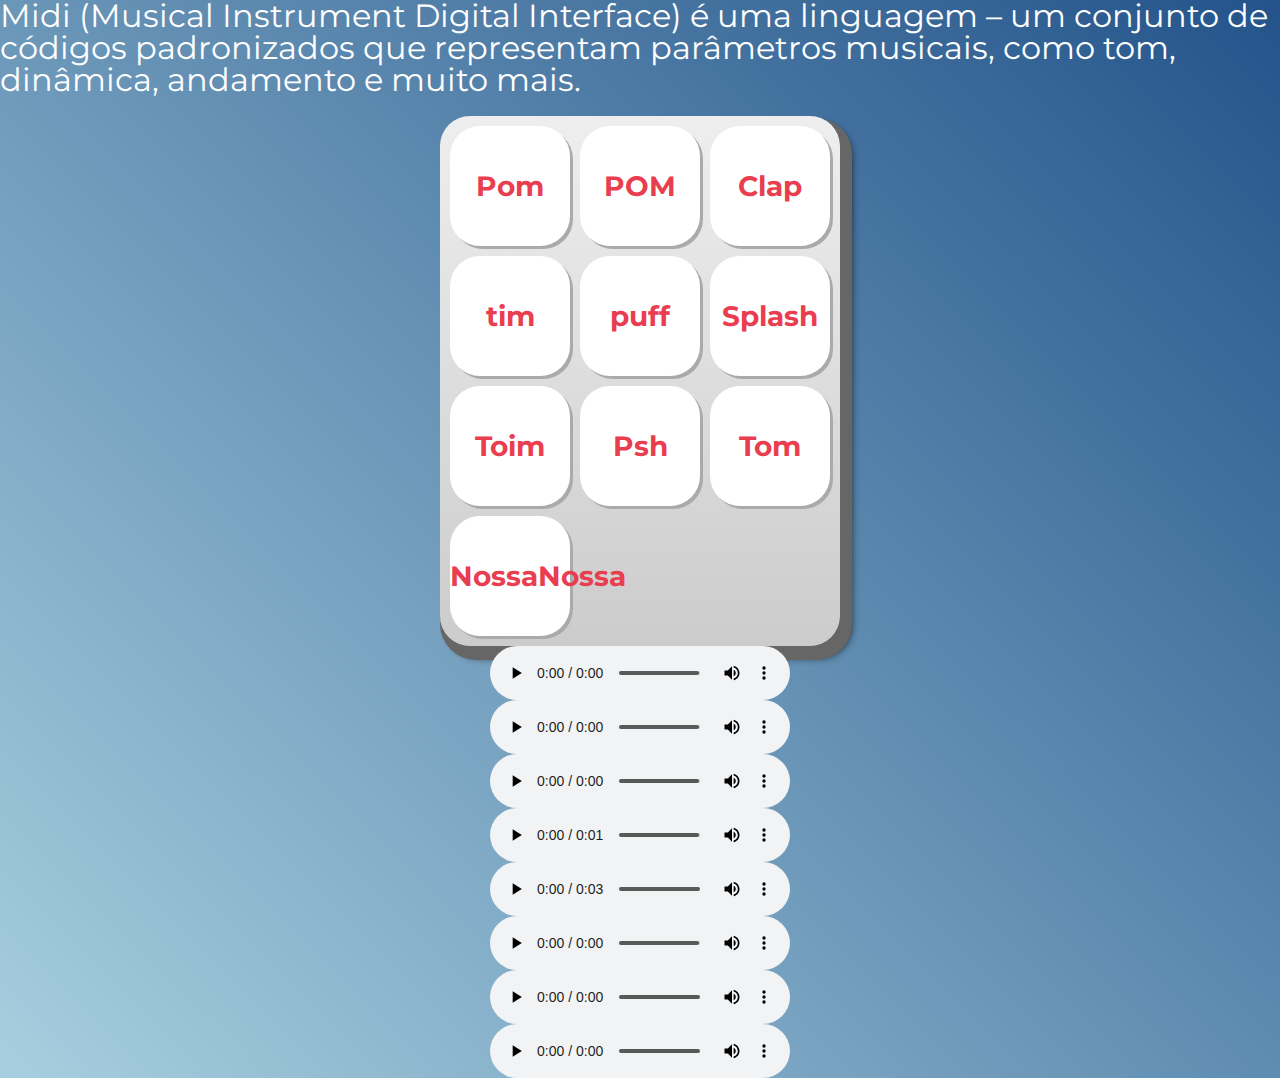
==== index.html @ 4f94d92d "fs" ====
<!DOCTYPE html>
<html lang="pt-BR">
<head>
    <meta charset="UTF-8">
    <meta http-equiv="X-UA-Compatible" content="IE=edge">
    <meta name="viewport" content="width=device-width, initial-scale=1.0">

    <title> MIDI</title>

    <link rel="preconnect" href="https://fonts.googleapis.com">
    <link rel="preconnect" href="https://fonts.gstatic.com" crossorigin>
    <link href="https://fonts.googleapis.com/css2?family=Montserrat:wght@500;600&display=swap" rel="stylesheet">

    <link rel="icon" type="image/png" href="images/bateria.png">
    <link rel="stylesheet" href="css/reset.css">
    <link rel="stylesheet" href="css/estilos.css">

</head>
<body>

    <h1>Midi (Musical Instrument Digital Interface) é uma linguagem – um conjunto de códigos padronizados que representam parâmetros musicais, como tom, dinâmica, andamento e muito mais.</h1>

    <section class="teclado">
        <button onclick="alert('POM')" class="tecla tecla_pom">Pom</button>
        <button onclick="TocaSomPom()" class="tecla som_tecla_pom">POM</button>
        <button onclick="TocaSomClap()" class="tecla som_tecla_clap">Clap</button>

        <button onclick="TocaSomTim()" class="tecla som_tecla_tim">tim</button>
        <button onclick="TocaSomPuff()" class="tecla som_tecla_puff">puff</button>
        <button onclick="TocaSomSplash()" class="tecla som_tecla_splash">Splash</button>

        <button onclick="TocaSomToim()" class="tecla som_tecla_toim">Toim</button>
        <button onclick="TocaSomPsh()" class="tecla som_tecla_psh">Psh</button>
        <button onclick="TocaSomTic()" class="tecla som_tecla_tic">Tom</button>
        <button onclick="TocaSomNossaNossa()" class="tecla TocaSomNossaNossa">NossaNossa</button>
    </section>


    <audio controls src="sounds/keyw.wav" id="som_tecla_clap"></audio>
    <audio controls src="sounds/keye.wav" id="som_tecla_tim"></audio>
    <audio controls src="sounds/keya.wav" id="som_tecla_puff"></audio>
    <audio controls src="sounds/keys.wav" id="som_tecla_splash"></audio>
    <audio controls src="sounds/keyd.wav" id="som_tecla_toim"></audio>
    <audio controls src="sounds/keyz.wav" id="som_tecla_psh"></audio>
    <audio controls src="sounds/keyx.wav" id="som_tecla_tic"></audio>
    <audio controls src="sounds/keyc.wav" id="som_tecla_tom"></audio>
    <audio src="picapaunossa.mp3" id="som_tecla_NossaNossa"></audio>

</body>
</html>
---- css/estilos.css ----
:root {
  --cinza: #aaa;
  --vermelha: #e93d50;
  --vermelha-escura: #af303f;
  --branca: #fff;
  --luz: rgb(229, 255, 0);
}

body {
  align-items: center;
  background: linear-gradient(45deg, #a7cfdf 0%,#23538a 100%);
  display: flex;
  justify-content: center;
  flex-direction: column;
  font-family: 'Montserrat', sans-serif;
  min-height: 100vh;
}

h1 {
  color: var(--branca);
  margin-bottom: 20px;
  font-size: 2rem;
}

.teclado {
  background: linear-gradient(to bottom, #eeeeee 0%,#cccccc 100%);
  box-shadow: 6px 8px 0 6px #666, 10px 10px 10px #000;
  border-radius: 30px;
  display: grid;
  gap: 10px;
  grid-template-columns: repeat(3, 1fr);
  padding: 10px;
}

.tecla {
  background-color: var(--branca);
  border-radius: 30px;
  box-shadow: 3px 3px 0 var(--cinza);
  color: var(--vermelha);
  cursor: pointer;
  height: 120px;
  font-size: 1.75em;
  font-weight: bold;
  line-height: 120px;
  text-align: center;
  width: 120px;
}

.tecla.ativa,
.tecla:active {
  background-color: var(--vermelha);
  border: 4px solid  var(--vermelha);
  box-shadow: 3px 3px 0 var(--vermelha-escura) inset;
  color: var(--branca);
  outline: none;
}

.tecla.focus,
.tecla:focus {
  outline: none;
  box-shadow: 1px 1px 10px var(--luz);
}

.tecla.active:focus,
.tecla:active:focus {
  box-shadow: 3px 3px 0 var(--vermelha-escura) inset, 1px 1px 10px var(--luz);
}
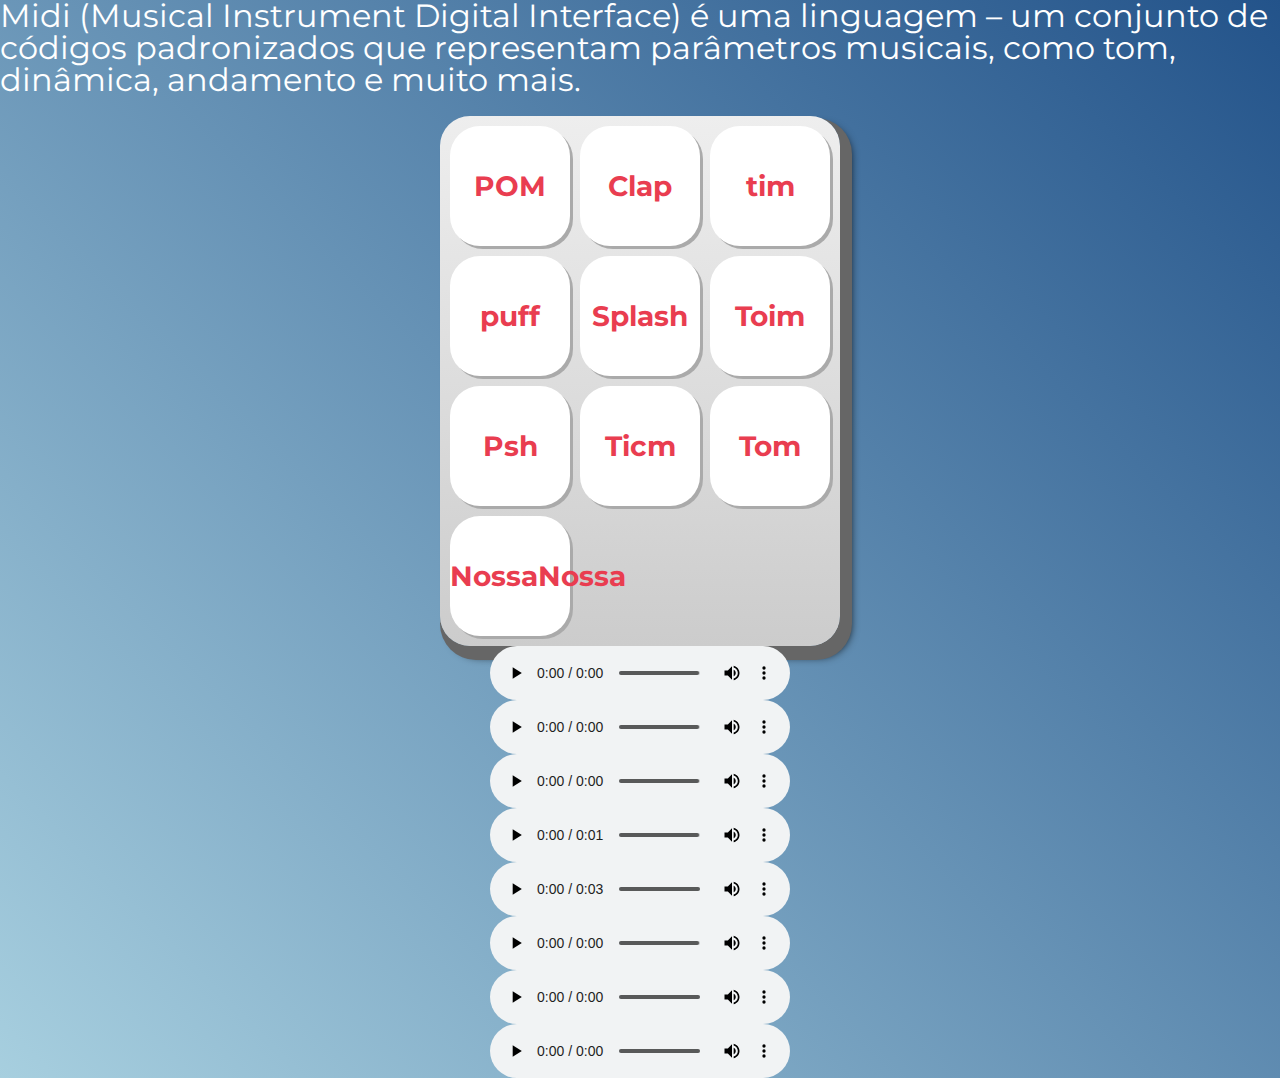
==== commit 7885143b: "xxbdhd" ====
--- a/index.html
+++ b/index.html
@@ -21,17 +21,18 @@
     <h1>Midi (Musical Instrument Digital Interface) é uma linguagem – um conjunto de códigos padronizados que representam parâmetros musicais, como tom, dinâmica, andamento e muito mais.</h1>
 
     <section class="teclado">
-        <button onclick="alert('POM')" class="tecla tecla_pom">Pom</button>
         <button onclick="TocaSomPom()" class="tecla som_tecla_pom">POM</button>
         <button onclick="TocaSomClap()" class="tecla som_tecla_clap">Clap</button>
+        <button onclick="TocaSomTim()" class="tecla som_tecla_tim">tim</button>
 
-        <button onclick="TocaSomTim()" class="tecla som_tecla_tim">tim</button>
         <button onclick="TocaSomPuff()" class="tecla som_tecla_puff">puff</button>
         <button onclick="TocaSomSplash()" class="tecla som_tecla_splash">Splash</button>
+        <button onclick="TocaSomToim()" class="tecla som_tecla_toim">Toim</button>
 
-        <button onclick="TocaSomToim()" class="tecla som_tecla_toim">Toim</button>
         <button onclick="TocaSomPsh()" class="tecla som_tecla_psh">Psh</button>
-        <button onclick="TocaSomTic()" class="tecla som_tecla_tic">Tom</button>
+        <button onclick="TocaSomTic()" class="tecla som_tecla_tic">Ticm</button>
+        <button onclick="TocaSomTom()" class="tecla som_tecla_tom">Tom</button>
+        
         <button onclick="TocaSomNossaNossa()" class="tecla TocaSomNossaNossa">NossaNossa</button>
     </section>
 
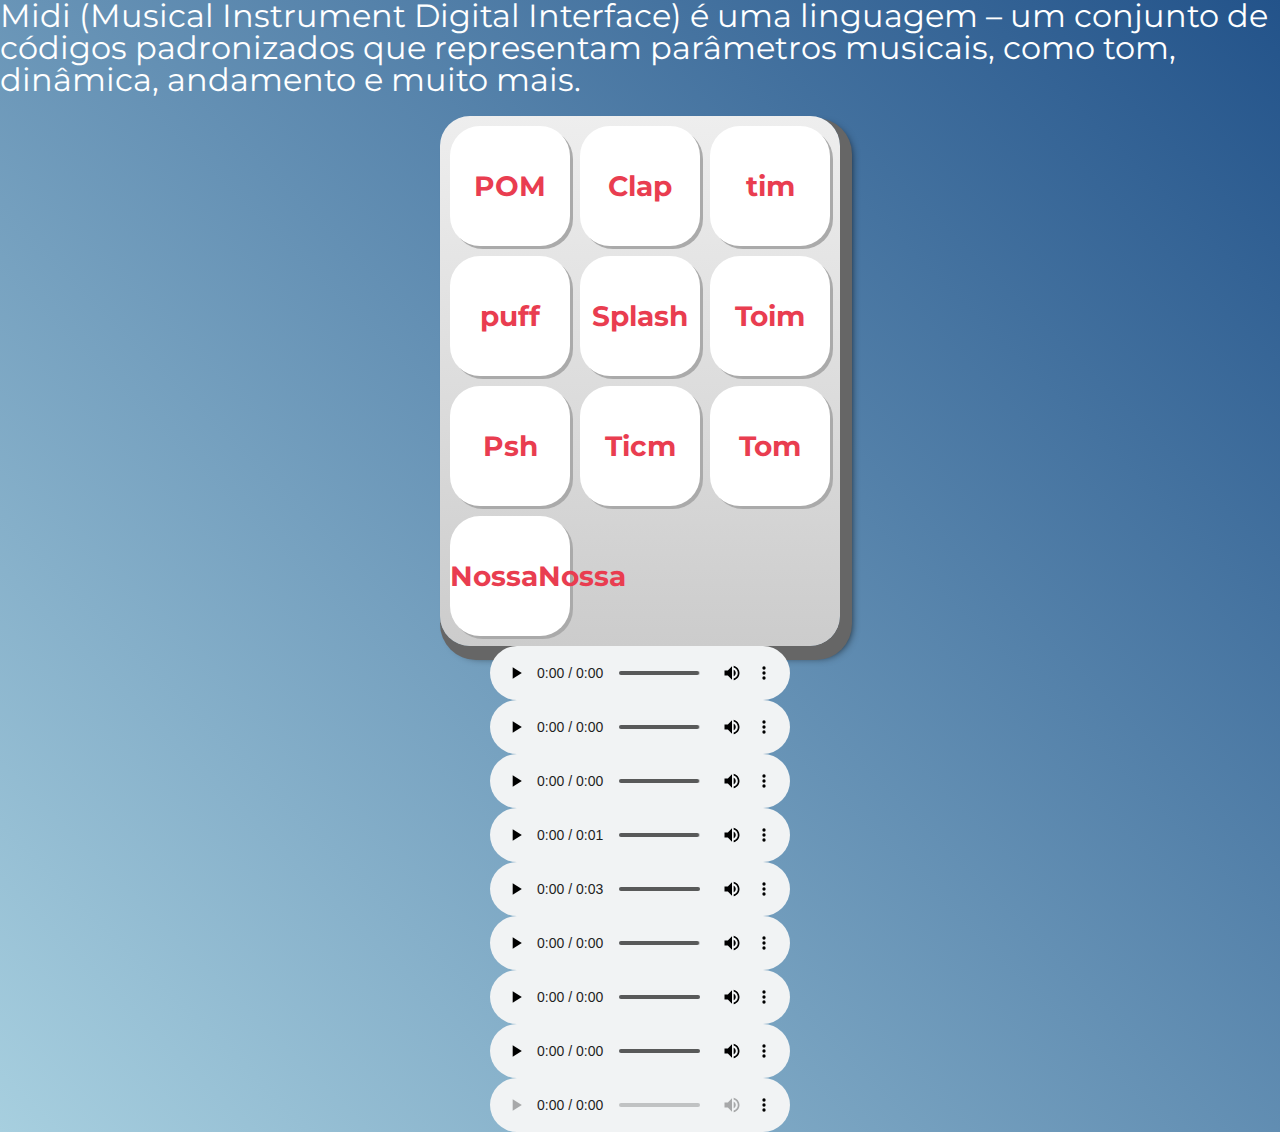
==== commit a6fe27fd: "hhf" ====
--- a/index.html
+++ b/index.html
@@ -32,7 +32,7 @@
         <button onclick="TocaSomPsh()" class="tecla som_tecla_psh">Psh</button>
         <button onclick="TocaSomTic()" class="tecla som_tecla_tic">Ticm</button>
         <button onclick="TocaSomTom()" class="tecla som_tecla_tom">Tom</button>
-        
+
         <button onclick="TocaSomNossaNossa()" class="tecla TocaSomNossaNossa">NossaNossa</button>
     </section>
 
@@ -45,7 +45,7 @@
     <audio controls src="sounds/keyz.wav" id="som_tecla_psh"></audio>
     <audio controls src="sounds/keyx.wav" id="som_tecla_tic"></audio>
     <audio controls src="sounds/keyc.wav" id="som_tecla_tom"></audio>
-    <audio src="picapaunossa.mp3" id="som_tecla_NossaNossa"></audio>
+    <audio controls src="NossaNossa.mp3" id="som_tecla_NossaNossa"></audio>
 
 </body>
 </html>
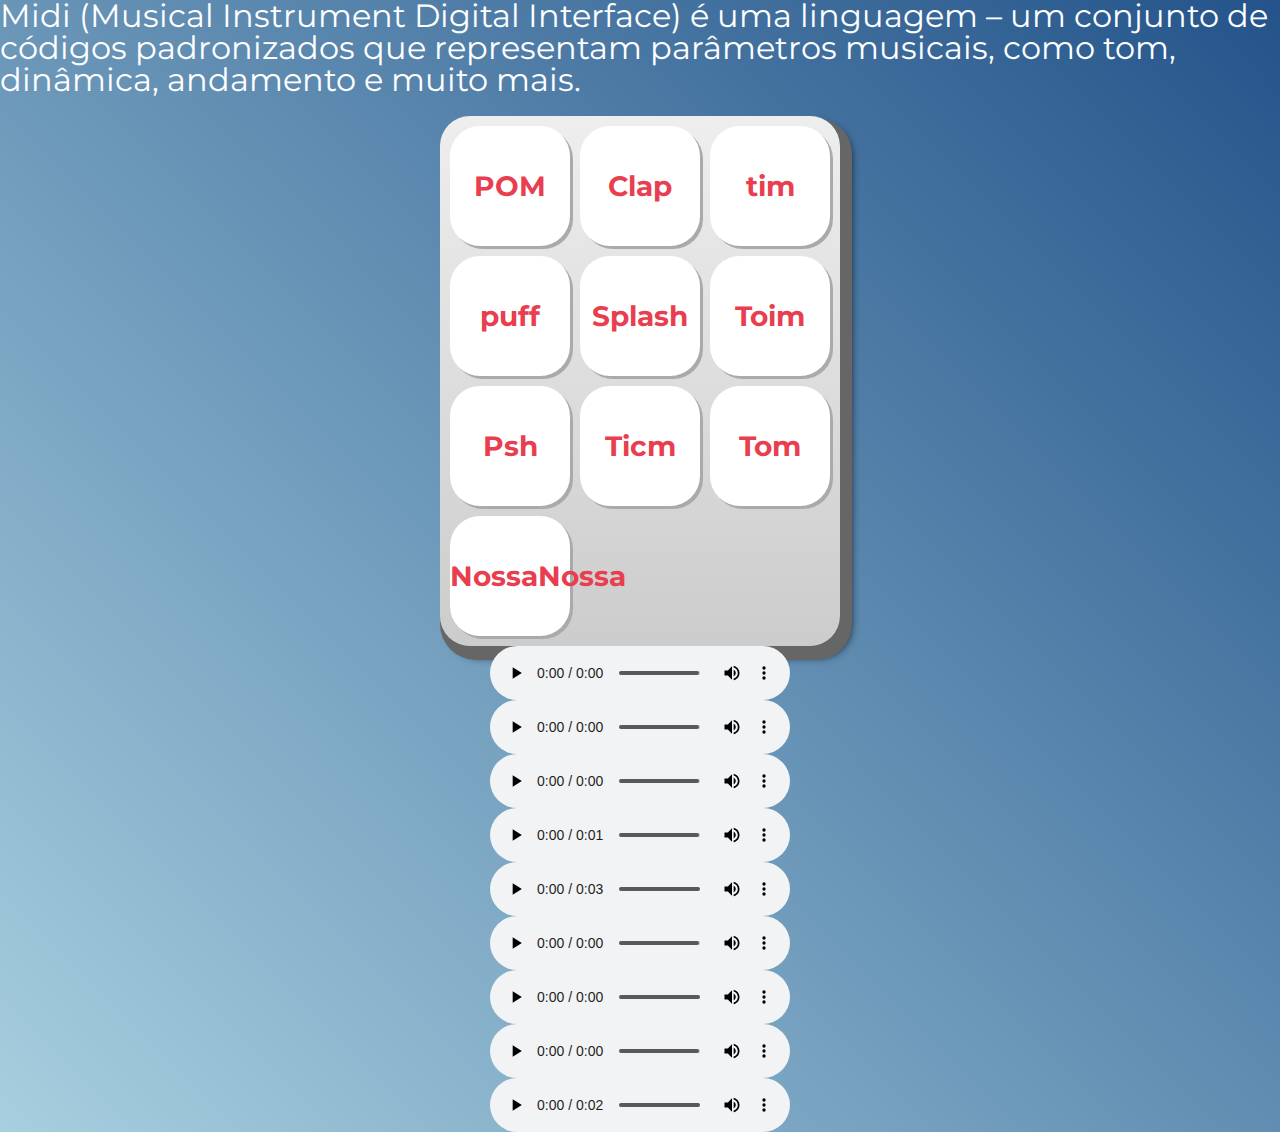
==== commit c31f2e14: "hddy" ====
--- a/index.html
+++ b/index.html
@@ -44,8 +44,8 @@
     <audio controls src="sounds/keyd.wav" id="som_tecla_toim"></audio>
     <audio controls src="sounds/keyz.wav" id="som_tecla_psh"></audio>
     <audio controls src="sounds/keyx.wav" id="som_tecla_tic"></audio>
-    <audio controls src="sounds/keyc.wav" id="som_tecla_tom"></audio>
-    <audio controls src="NossaNossa.mp3" id="som_tecla_NossaNossa"></audio>
+    <audio controls src="sounds/keyz.wav" id="som_tecla_tom"></audio>
+    <audio controls src="sounds/NossaNossa.mp3" id="som_tecla_NossaNossa"></audio>
 
 </body>
 </html>
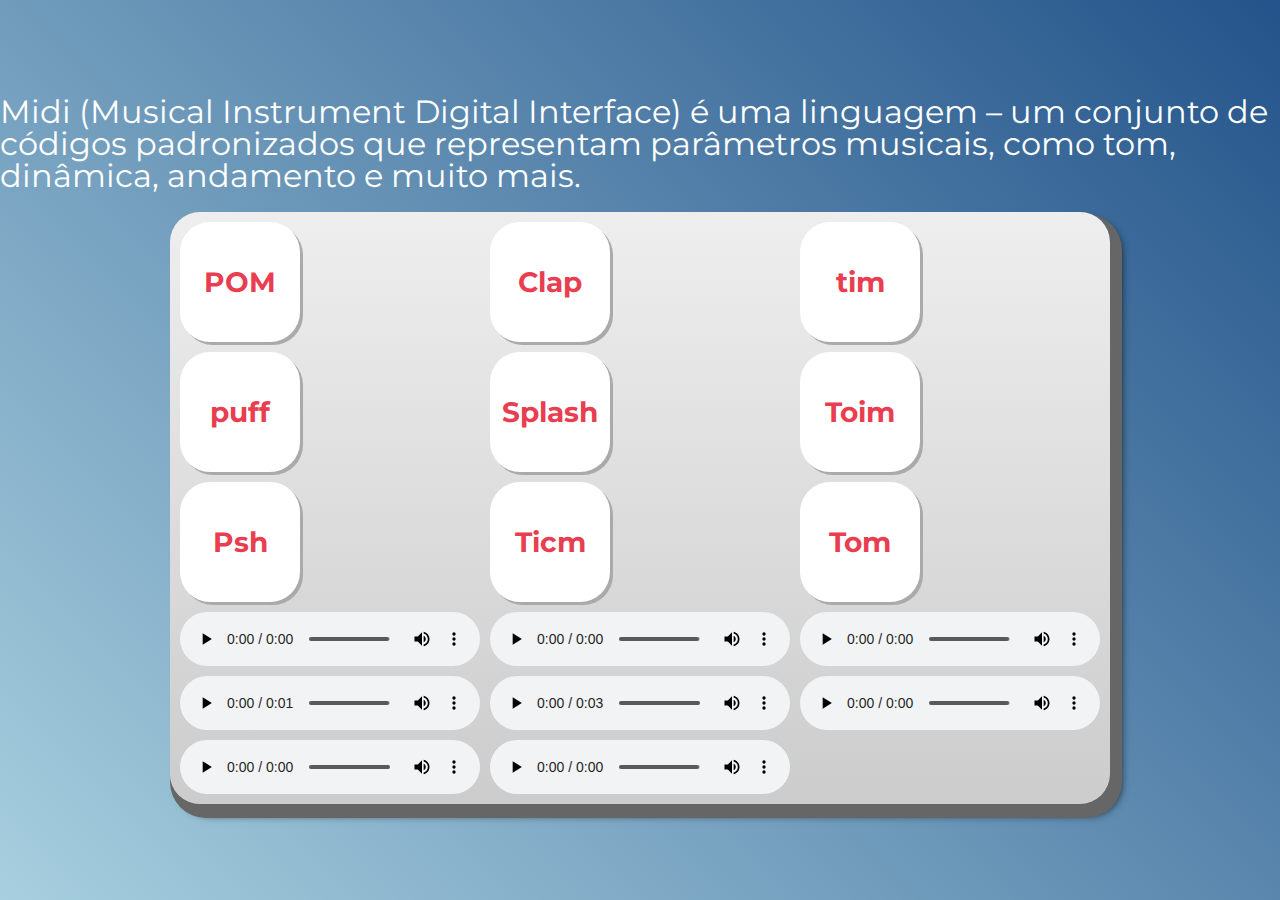
==== commit 43183c1d: "faf" ====
--- a/index.html
+++ b/index.html
@@ -33,9 +33,6 @@
         <button onclick="TocaSomTic()" class="tecla som_tecla_tic">Ticm</button>
         <button onclick="TocaSomTom()" class="tecla som_tecla_tom">Tom</button>
 
-        <button onclick="TocaSomNossaNossa()" class="tecla TocaSomNossaNossa">NossaNossa</button>
-    </section>
-
 
     <audio controls src="sounds/keyw.wav" id="som_tecla_clap"></audio>
     <audio controls src="sounds/keye.wav" id="som_tecla_tim"></audio>
@@ -45,7 +42,8 @@
     <audio controls src="sounds/keyz.wav" id="som_tecla_psh"></audio>
     <audio controls src="sounds/keyx.wav" id="som_tecla_tic"></audio>
     <audio controls src="sounds/keyz.wav" id="som_tecla_tom"></audio>
-    <audio controls src="sounds/NossaNossa.mp3" id="som_tecla_NossaNossa"></audio>
+
+    <a href="meu.html"></a>
 
 </body>
-</html>
+</html>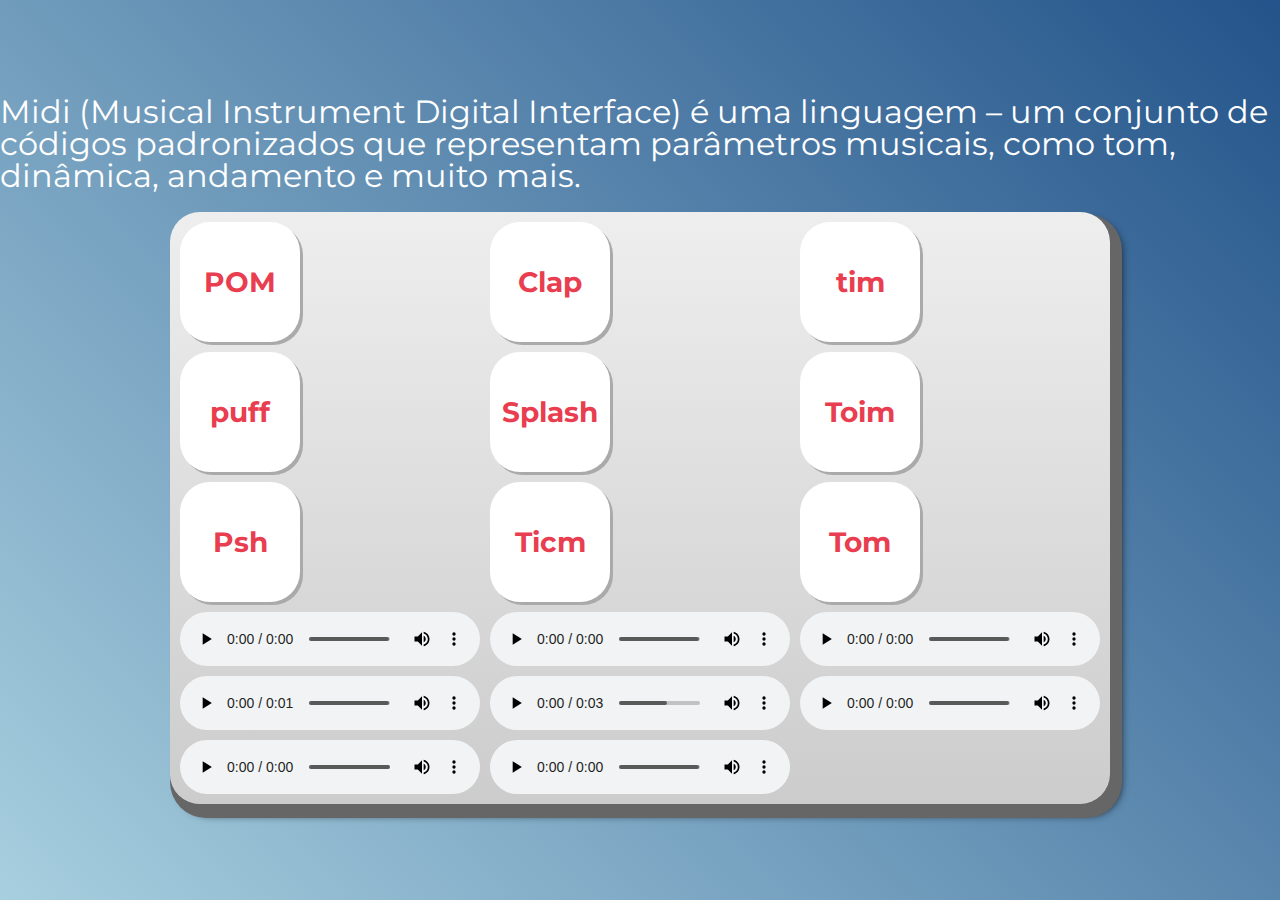
==== commit aae9bc3d: "v" ====
--- a/index.html
+++ b/index.html
@@ -17,21 +17,26 @@
 
 </head>
 <body>
-
+    <a href="meu.html"></a>
+    
     <h1>Midi (Musical Instrument Digital Interface) é uma linguagem – um conjunto de códigos padronizados que representam parâmetros musicais, como tom, dinâmica, andamento e muito mais.</h1>
 
     <section class="teclado">
+
         <button onclick="TocaSomPom()" class="tecla som_tecla_pom">POM</button>
         <button onclick="TocaSomClap()" class="tecla som_tecla_clap">Clap</button>
         <button onclick="TocaSomTim()" class="tecla som_tecla_tim">tim</button>
+
 
         <button onclick="TocaSomPuff()" class="tecla som_tecla_puff">puff</button>
         <button onclick="TocaSomSplash()" class="tecla som_tecla_splash">Splash</button>
         <button onclick="TocaSomToim()" class="tecla som_tecla_toim">Toim</button>
 
+
         <button onclick="TocaSomPsh()" class="tecla som_tecla_psh">Psh</button>
         <button onclick="TocaSomTic()" class="tecla som_tecla_tic">Ticm</button>
         <button onclick="TocaSomTom()" class="tecla som_tecla_tom">Tom</button>
+
 
 
     <audio controls src="sounds/keyw.wav" id="som_tecla_clap"></audio>
@@ -43,7 +48,6 @@
     <audio controls src="sounds/keyx.wav" id="som_tecla_tic"></audio>
     <audio controls src="sounds/keyz.wav" id="som_tecla_tom"></audio>
 
-    <a href="meu.html"></a>
 
 </body>
 </html>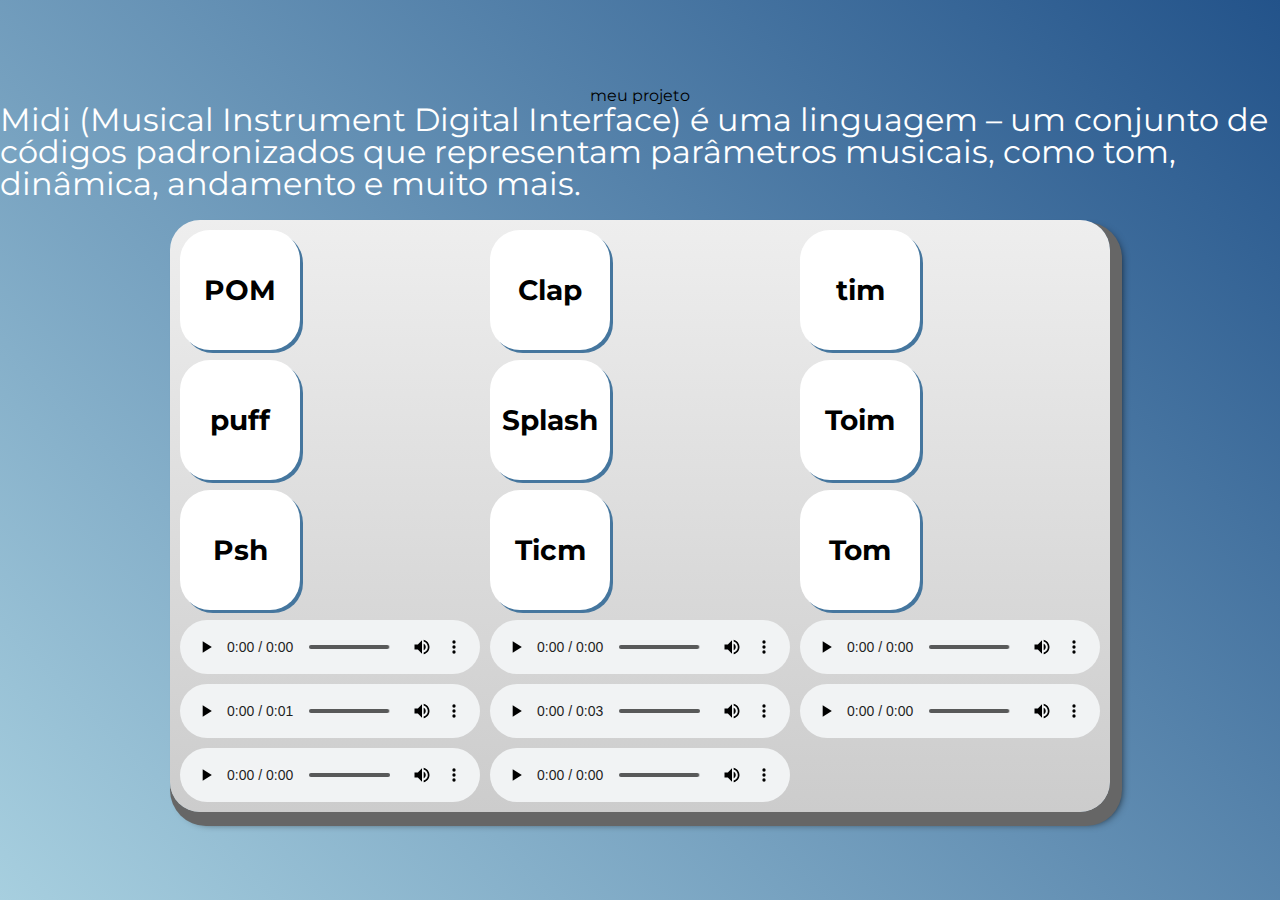
==== commit dae8af06: "dad" ====
--- a/index.html
+++ b/index.html
@@ -17,8 +17,8 @@
 
 </head>
 <body>
-    <a href="meu.html"></a>
-    
+    <a href="meu.html">meu projeto</a>
+
     <h1>Midi (Musical Instrument Digital Interface) é uma linguagem – um conjunto de códigos padronizados que representam parâmetros musicais, como tom, dinâmica, andamento e muito mais.</h1>
 
     <section class="teclado">
--- a/css/estilos.css
+++ b/css/estilos.css
@@ -1,9 +1,9 @@
 :root {
-  --cinza: #aaa;
-  --vermelha: #e93d50;
-  --vermelha-escura: #af303f;
+  --cinza: #45769e;
+  --vermelha: #000000;
+  --vermelha-escura: #000000;
   --branca: #fff;
-  --luz: rgb(229, 255, 0);
+  --luz: rgb(0, 183, 255);
 }
 
 body {
